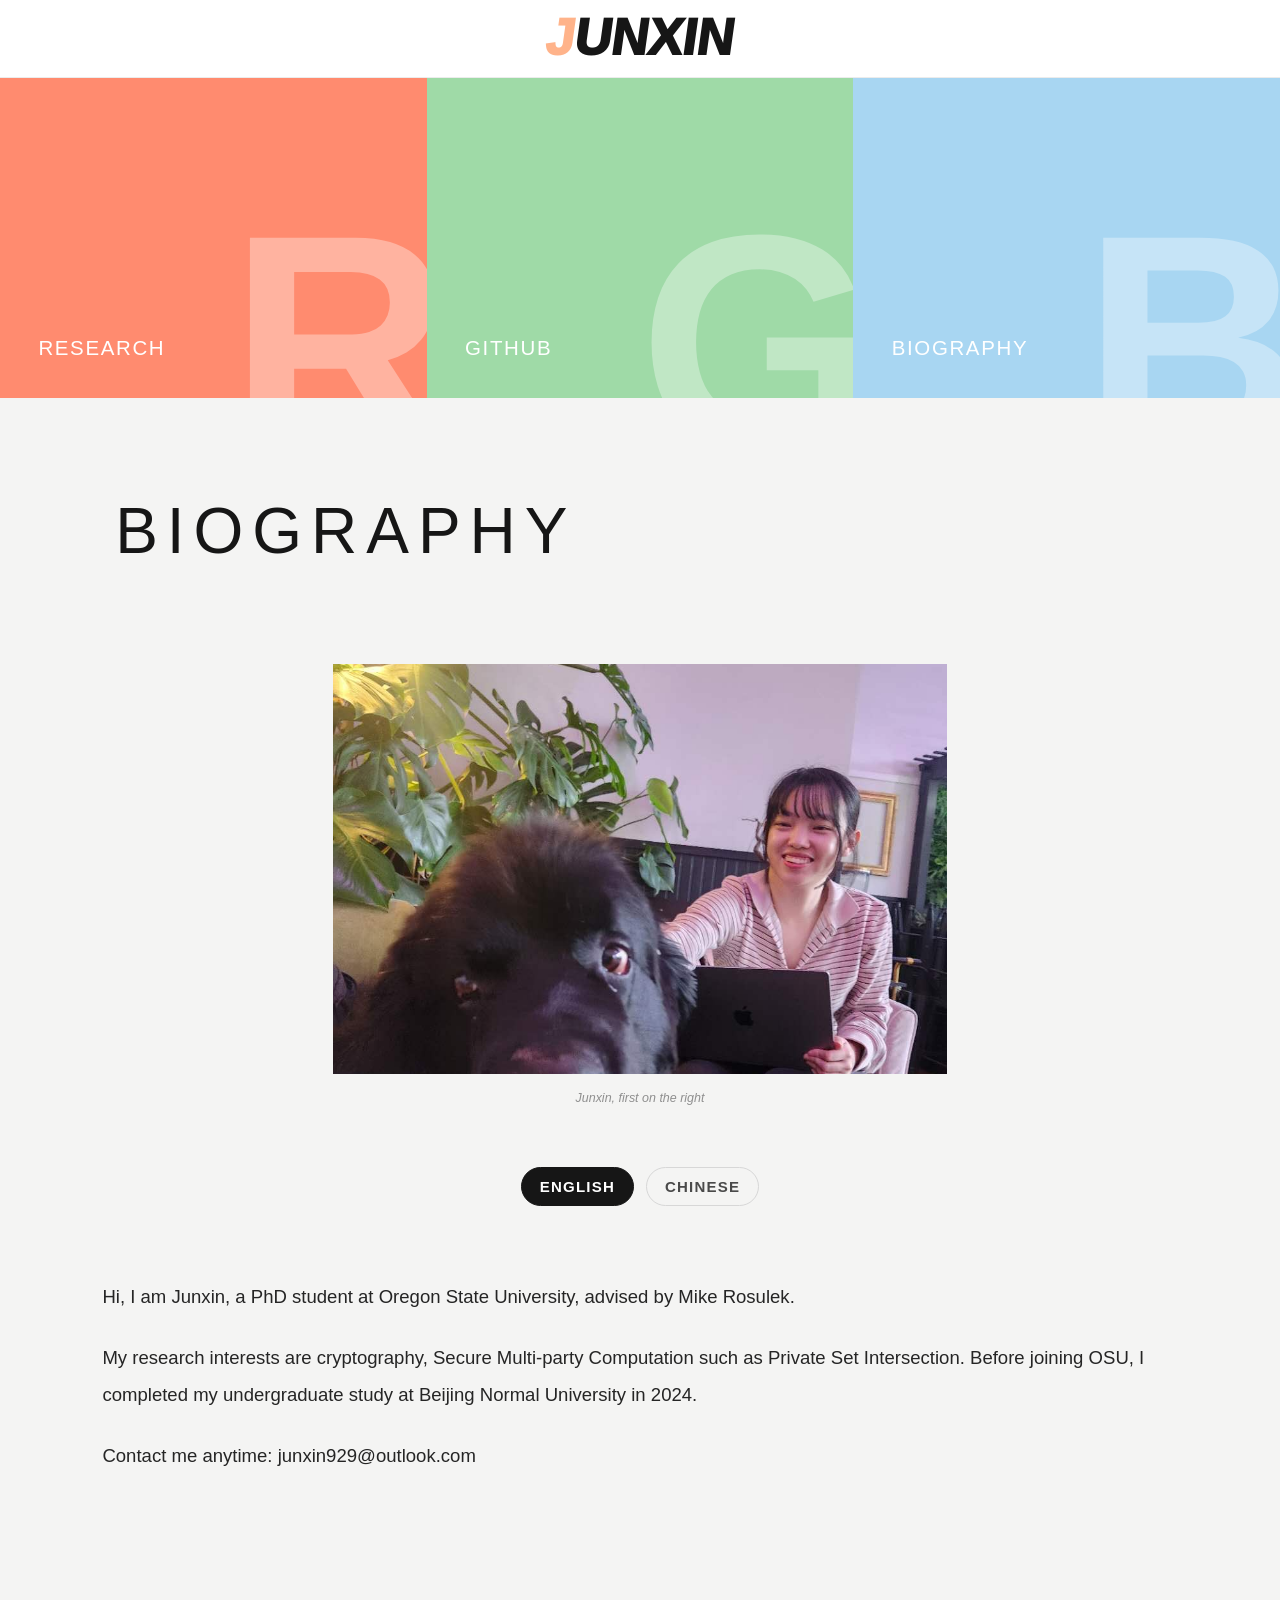
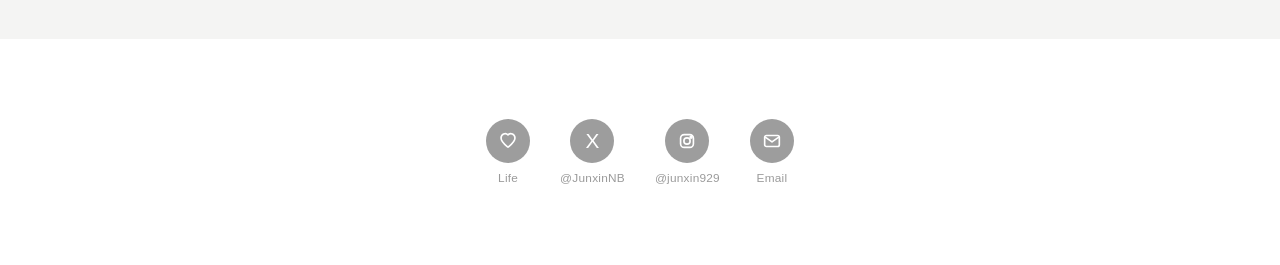
==== index.html @ f0408282 "Publish personal website" ====
<!doctype html>
<html lang="en">
  <head>
    <meta charset="utf-8" />
    <meta name="viewport" content="width=device-width, initial-scale=1" />
    <title>Junxin Liu</title>
    <meta
      name="description"
      content="Junxin Liu is a cryptography PhD student at Oregon State University, advised by Mike Rosulek."
    />
    <link rel="preload" href="assets/junxin-dog.JPG" as="image" />
    <link rel="stylesheet" href="styles.css" />
  </head>
  <body>
    <header class="topbar" aria-label="Primary navigation">
      <a class="logo" href="index.html" aria-label="Junxin Liu home">JUNXIN</a>
    </header>

    <main>
      <section class="entry-hero" aria-labelledby="hero-title">
        <h1 id="hero-title" class="sr-only">Junxin Liu</h1>
        <a class="entry-tile entry-research" href="research.html" aria-label="Research">
          <span class="entry-letter">R</span>
          <span class="entry-label">Research</span>
        </a>
        <a class="entry-tile entry-github" href="https://github.com/junxin-L" aria-label="GitHub">
          <span class="entry-letter">G</span>
          <span class="entry-label">GitHub</span>
        </a>
        <a class="entry-tile entry-bio" href="#biography" aria-label="Biography">
          <span class="entry-letter">B</span>
          <span class="entry-label">Biography</span>
        </a>
      </section>

      <section class="biography" id="biography" aria-labelledby="bio-title">
        <div class="section-title">
          <h2 id="bio-title">BIOGRAPHY</h2>
        </div>

        <div class="bio-photo-wrap" id="bio-photo-wrap">
          <img
            id="bio-photo"
            src="assets/junxin-dog.JPG"
            alt="Junxin Liu smiling with a laptop in a cafe"
          />
          <p class="photo-caption" id="photo-caption">Junxin, first on the right</p>
        </div>

        <div class="language-switcher" aria-label="Language choices">
          <button class="language-card" type="button" data-language="en" aria-current="page">
            <span>English</span>
          </button>
          <button class="language-card" type="button" data-language="zh">
            <span>Chinese</span>
          </button>
        </div>

        <article class="bio-copy" data-bio="en">
          <p>
            Hi, I am Junxin, a PhD student at Oregon State University,
            advised by
            <a href="https://garbledcircus.com/">Mike Rosulek</a>.
          </p>
          <p>
            My research interests are cryptography, Secure Multi-party Computation such as Private Set Intersection. Before joining OSU, I completed my undergraduate study at Beijing Normal
            University in 2024.
          </p>
          <p>
            Contact me anytime:
            <a href="mailto:junxin929@outlook.com">junxin929@outlook.com</a>
          </p>
        </article>

        <article class="bio-copy" data-bio="zh" hidden>
          <p>
            你好呀，我是俄勒冈州立大学密码学博士生，导师为
            <a href="https://garbledcircus.com/">Mike Rosulek</a>。
          </p>
          <p>
            我的研究兴趣是密码学、隐私集合求交以及隐私保护计算。在加入俄勒冈州立大学之前，
            我于 2024 年在北京师范大学完成本科阶段学习。
          </p>
          <p>
            联系方式（欢迎联系我哦）：
            <a href="mailto:junxin929@outlook.com">junxin929@outlook.com</a>
          </p>
        </article>
      </section>

      <section class="social-footer" aria-label="Contact links">
        <div class="social-links">
          <a href="life.html" aria-label="Personal life page">
            <span class="social-icon" aria-hidden="true">
              <svg viewBox="0 0 24 24">
                <path d="M12 5.4c-2.7-3.1-7.6-.8-7.6 3.4 0 4.3 4.8 7.7 7.6 10 2.8-2.3 7.6-5.7 7.6-10 0-4.2-4.9-6.5-7.6-3.4Z" />
              </svg>
            </span>
            <small>Life</small>
          </a>
          <a href="https://x.com/JunxinNB" aria-label="X @JunxinNB">
            <span class="social-icon social-x" aria-hidden="true">X</span>
            <small>@JunxinNB</small>
          </a>
          <a href="https://www.instagram.com/junxin929/" aria-label="Instagram @junxin929">
            <span class="social-icon" aria-hidden="true">
              <svg viewBox="0 0 24 24">
                <rect x="5" y="5" width="14" height="14" rx="4" />
                <circle cx="12" cy="12" r="3.4" />
                <circle cx="16.4" cy="7.8" r="1" />
              </svg>
            </span>
            <small>@junxin929</small>
          </a>
          <a href="mailto:junxin929@outlook.com" aria-label="Email Junxin Liu">
            <span class="social-icon" aria-hidden="true">
              <svg viewBox="0 0 24 24">
                <rect x="4" y="6" width="16" height="12" rx="2" />
                <path d="m5 8 7 5 7-5" />
              </svg>
            </span>
            <small>Email</small>
          </a>
        </div>
      </section>
    </main>
    <script>
      const languageButtons = document.querySelectorAll("[data-language]");
      const bioCopies = document.querySelectorAll("[data-bio]");
      const bioPhoto = document.querySelector("#bio-photo");
      const bioPhotoWrap = document.querySelector("#bio-photo-wrap");
      const fallbackPhoto = "assets/junxin-dog.JPG";
      const photoByLanguage = {
        en: {
          src: fallbackPhoto,
          alt: "Junxin Liu smiling with a laptop in a cafe",
          className: "",
          caption: "Junxin, first on the right",
        },
        zh: {
          src: "assets/chinese-forest.jpg",
          alt: "刘君鑫在森林步道前",
          className: "is-forest",
          caption: "",
        },
      };

      languageButtons.forEach((button) => {
        button.addEventListener("click", () => {
          const language = button.dataset.language;
          const photo = photoByLanguage[language];

          document.documentElement.lang = language === "zh" ? "zh-CN" : "en";
          languageButtons.forEach((item) => {
            if (item === button) {
              item.setAttribute("aria-current", "page");
            } else {
              item.removeAttribute("aria-current");
            }
          });
          bioCopies.forEach((copy) => {
            copy.hidden = copy.dataset.bio !== language;
          });
          bioPhotoWrap.className = `bio-photo-wrap ${photo.className}`.trim();
          bioPhoto.src = photo.src;
          bioPhoto.alt = photo.alt;
          document.querySelector("#photo-caption").textContent = photo.caption;
        });
      });

      bioPhoto.addEventListener("error", () => {
        if (bioPhoto.src.endsWith("/chinese-forest.jpg")) {
          bioPhoto.src = fallbackPhoto;
        }
      });
    </script>
  </body>
</html>
---- styles.css ----
:root {
  --paper: #f4f4f3;
  --white: #ffffff;
  --ink: #161616;
  --soft-ink: #4a4a4a;
  --line: #dddddd;
  --orange: #ffb38a;
  --coral: #ff8b6f;
  --lime: #9fdaa7;
  --pink: #ff9fcb;
  --sky: #a8d6f2;
  --yellow: #f6b23d;
  --green: #1f7f3b;
  --blue: #12358f;
}

* {
  box-sizing: border-box;
}

html {
  background: var(--paper);
  color: var(--ink);
  font-family:
    "Helvetica Neue", Arial, ui-sans-serif, system-ui, -apple-system,
    BlinkMacSystemFont, "Segoe UI", sans-serif;
}

body {
  margin: 0;
  min-width: 320px;
  background: var(--paper);
}

a {
  color: inherit;
  text-decoration: none;
}

.sr-only {
  position: absolute;
  width: 1px;
  height: 1px;
  overflow: hidden;
  clip: rect(0, 0, 0, 0);
  white-space: nowrap;
}

.topbar {
  position: sticky;
  z-index: 20;
  top: 0;
  display: flex;
  align-items: center;
  justify-content: center;
  min-height: 78px;
  border-bottom: 1px solid #ececec;
  padding: 0 clamp(18px, 3vw, 34px);
  background: var(--white);
}

.logo {
  font-size: clamp(2rem, 4vw, 3.25rem);
  font-weight: 950;
  line-height: 0.8;
  letter-spacing: 0;
  transform: skew(-8deg);
}

.logo::first-letter {
  color: var(--orange);
}

.entry-hero {
  display: grid;
  grid-template-columns: repeat(3, 1fr);
  min-height: clamp(220px, 32vw, 320px);
  background: var(--white);
}

.entry-tile {
  position: relative;
  min-height: clamp(220px, 32vw, 320px);
  overflow: hidden;
  color: var(--white);
  isolation: isolate;
  transition:
    transform 180ms ease,
    filter 180ms ease;
}

.entry-tile:hover {
  filter: brightness(1.04) saturate(1.08);
}

.entry-letter {
  position: absolute;
  right: -0.08em;
  bottom: -0.22em;
  color: rgba(255, 255, 255, 0.34);
  font-size: clamp(13rem, 24vw, 24rem);
  font-weight: 800;
  line-height: 0.8;
  pointer-events: none;
}

.entry-label {
  position: absolute;
  z-index: 2;
  left: clamp(22px, 3vw, 42px);
  bottom: clamp(22px, 3vw, 38px);
  font-size: clamp(1rem, 1.6vw, 1.45rem);
  font-weight: 400;
  letter-spacing: 0.08em;
  text-transform: uppercase;
}

.entry-research {
  background: var(--coral);
}

.entry-github {
  background: var(--lime);
  color: var(--white);
}

.entry-github .entry-letter {
  right: -0.08em;
  bottom: -0.22em;
  transform: none;
  font-size: clamp(13rem, 24vw, 24rem);
}

.entry-bio {
  background: var(--sky);
}

.entry-bio .entry-letter {
  right: -0.08em;
  left: auto;
  bottom: -0.22em;
  color: rgba(255, 255, 255, 0.34);
  font-size: clamp(13rem, 24vw, 24rem);
}

.entry-bio .entry-label {
  right: auto;
  left: clamp(22px, 3vw, 42px);
  text-align: left;
}

.biography {
  background: var(--paper);
}

.section-title {
  padding: clamp(64px, 8vw, 96px) clamp(28px, 9vw, 120px);
}

.section-title h2,
.research-heading h1,
.research-panel h2 {
  margin: 0;
  font-weight: 300;
  letter-spacing: 0.14em;
}

.section-title h2 {
  font-size: clamp(2.5rem, 5vw, 4rem);
}

.bio-photo-wrap {
  width: min(48vw, 620px);
  margin: 0 auto;
  background: transparent !important;
}

.bio-photo-wrap.is-heart {
  width: min(42vw, 500px);
}

.bio-photo-wrap.is-forest {
  width: min(38vw, 440px);
}

.bio-photo-wrap img {
  display: block;
  width: 100%;
  aspect-ratio: 3 / 2;
  object-fit: cover;
  object-position: 50% 43%;
}

.bio-photo-wrap.is-heart img {
  aspect-ratio: 4 / 5;
  object-position: 50% 38%;
}

.bio-photo-wrap.is-forest img {
  aspect-ratio: 4 / 5;
  object-position: 48% 50%;
}

.photo-caption {
  display: block;
  width: 100%;
  margin: 16px auto 0;
  padding: 0;
  background: transparent;
  color: #8f8f8f;
  font-size: 0.78rem;
  font-style: italic;
  line-height: 1.4;
  text-align: center;
}

.photo-caption:empty {
  display: none;
}

.language-switcher {
  display: flex;
  flex-wrap: wrap;
  align-items: center;
  justify-content: center;
  gap: 12px;
  margin: 60px auto 72px;
}

.language-card {
  appearance: none;
  font: inherit;
  border: 1px solid #d7d7d7;
  border-radius: 999px;
  padding: 10px 18px;
  background: transparent;
  color: var(--soft-ink);
  font-size: 0.94rem;
  font-weight: 700;
  letter-spacing: 0.08em;
  text-align: center;
  text-transform: uppercase;
  cursor: pointer;
  transition:
    background 160ms ease,
    border-color 160ms ease,
    color 160ms ease;
}

.language-card:hover,
.language-card[aria-current="page"] {
  border-color: var(--ink);
  background: var(--ink);
  color: var(--white);
}

.bio-copy {
  width: min(84vw, 1080px);
  margin: 0 auto;
  padding-bottom: clamp(80px, 11vw, 150px);
}

.bio-copy p {
  margin: 0 0 24px;
  color: #252525;
  font-size: clamp(1.05rem, 1.45vw, 1.24rem);
  font-weight: 300;
  line-height: 2;
}

.social-footer {
  display: grid;
  justify-items: center;
  gap: 24px;
  padding: clamp(44px, 7vw, 80px) 24px;
  background: var(--white);
}

.social-links {
  display: flex;
  flex-wrap: wrap;
  justify-content: center;
  gap: clamp(18px, 3vw, 30px);
}

.social-links a {
  display: grid;
  justify-items: center;
  gap: 8px;
  color: #9a9a9a;
  font-size: 0.76rem;
  transition:
    color 160ms ease,
    transform 160ms ease;
}

.social-links a:hover {
  color: var(--ink);
  transform: translateY(-2px);
}

.social-icon {
  display: grid;
  place-items: center;
  width: 44px;
  height: 44px;
  border-radius: 50%;
  background: #9d9d9d;
  color: var(--white);
  font-size: 1.35rem;
  font-weight: 500;
  line-height: 1;
}

.social-icon svg {
  width: 22px;
  height: 22px;
  fill: none;
  stroke: currentColor;
  stroke-linecap: round;
  stroke-linejoin: round;
  stroke-width: 1.8;
}

.social-x {
  font-size: 1.3rem;
}

.social-links small {
  font-size: 0.74rem;
  font-weight: 300;
  letter-spacing: 0.02em;
}

.life-page {
  background: #f1f1ef;
}

.life-hero {
  padding: clamp(70px, 10vw, 130px) clamp(28px, 9vw, 120px) clamp(52px, 7vw, 88px);
}

.life-hero p,
.life-copy span {
  margin: 0 0 18px;
  color: var(--coral);
  font-size: 0.86rem;
  font-weight: 800;
  letter-spacing: 0.1em;
}

.life-hero h1 {
  max-width: 720px;
  margin: 0;
  font-size: clamp(2.7rem, 6vw, 6rem);
  font-weight: 300;
  letter-spacing: 0;
  line-height: 1.02;
}

.life-feature {
  display: grid;
  grid-template-columns: minmax(240px, 0.72fr) minmax(0, 1fr);
  align-items: end;
  gap: clamp(28px, 5vw, 72px);
  padding: clamp(34px, 6vw, 76px) clamp(28px, 9vw, 120px);
}

.life-feature + .life-feature {
  border-top: 1px solid #dededb;
}

.life-copy {
  padding-bottom: clamp(8px, 2vw, 28px);
}

.life-copy h2 {
  margin: 0 0 20px;
  font-size: clamp(2.2rem, 4.8vw, 5rem);
  font-weight: 300;
  letter-spacing: 0;
  line-height: 0.96;
}

.life-copy p {
  max-width: 440px;
  margin: 0;
  color: var(--soft-ink);
  font-size: clamp(1rem, 1.35vw, 1.18rem);
  font-weight: 300;
  line-height: 1.8;
}

.life-feature img {
  display: block;
  width: 100%;
  max-height: 660px;
  object-fit: cover;
}

.volleyball-feature {
  grid-template-columns: minmax(0, 1fr) minmax(240px, 0.72fr);
}

.volleyball-feature .life-copy {
  order: 2;
}

.oreo-feature img {
  aspect-ratio: 16 / 9;
  object-position: 48% 54%;
}

.volleyball-feature img {
  aspect-ratio: 4 / 3;
  object-position: 50% 46%;
}

.music-feature img {
  width: min(76%, 420px);
  aspect-ratio: 4 / 5;
  object-position: 50% 50%;
}

.research-heading {
  padding: clamp(64px, 8vw, 104px) clamp(28px, 9vw, 120px) clamp(44px, 6vw, 70px);
  background: var(--paper);
}

.research-heading p {
  margin: 0 0 18px;
  color: var(--green);
  font-size: 0.92rem;
  font-weight: 700;
  letter-spacing: 0.04em;
}

.research-heading h1 {
  max-width: 660px;
  margin-bottom: 22px;
  font-family: "SFMono-Regular", "Roboto Mono", Menlo, Consolas, monospace;
  font-size: clamp(2rem, 3.35vw, 3rem);
  font-weight: 300;
  letter-spacing: 0;
  line-height: 1.28;
}

.research-heading span {
  display: block;
  max-width: 620px;
  color: var(--soft-ink);
  font-size: 1rem;
  font-weight: 300;
  letter-spacing: 0.01em;
  line-height: 1.75;
}

.research-layout {
  display: grid;
  grid-template-columns: minmax(180px, 0.34fr) minmax(0, 1fr);
  gap: clamp(22px, 3vw, 36px);
  align-items: start;
  padding: 0 clamp(28px, 9vw, 120px) clamp(80px, 10vw, 140px);
}

.research-panel {
  background: var(--white);
  border: 1px solid #eeeeee;
  padding: clamp(24px, 3vw, 40px);
}

.research-panel h2 {
  margin-bottom: 24px;
  font-size: 1rem;
  line-height: 1.2;
}

.interests-panel {
  position: sticky;
  top: 110px;
}

.interests-panel h2 {
  color: var(--coral);
  font-size: 1rem;
  font-weight: 800;
  letter-spacing: 0.12em;
}

.pill-list {
  display: flex;
  flex-wrap: wrap;
  gap: 10px;
  margin: 0;
  padding: 0;
  list-style: none;
}

.pill-list li,
.paper-links a {
  border: 1px solid #d8d8d8;
  border-radius: 999px;
  padding: 9px 14px;
  background: var(--white);
}

.pill-list li {
  color: #303030;
  font-size: 0.95rem;
}

.paper-meta {
  display: flex;
  flex-wrap: wrap;
  gap: 10px;
  margin-bottom: 20px;
  color: var(--coral);
  font-size: 0.9rem;
  font-weight: 800;
  letter-spacing: 0.1em;
  text-transform: uppercase;
}

.paper-panel h2 {
  max-width: 680px;
  margin: 0 0 16px;
  font-family: "SFMono-Regular", "Roboto Mono", Menlo, Consolas, monospace;
  font-size: clamp(1.08rem, 1.35vw, 1.32rem);
  font-weight: 300;
  letter-spacing: 0;
  line-height: 1.55;
}

.paper-panel p {
  max-width: 760px;
  color: var(--soft-ink);
  font-size: 1rem;
  font-weight: 300;
  letter-spacing: 0.01em;
  line-height: 1.75;
}

.paper-authors a {
  color: var(--ink);
  text-decoration: underline;
  text-decoration-color: #cfcfcf;
  text-underline-offset: 4px;
  transition:
    color 160ms ease,
    text-decoration-color 160ms ease;
}

.paper-authors a:hover {
  color: var(--coral);
  text-decoration-color: var(--coral);
}

.paper-figure {
  display: block;
  width: min(86%, 480px);
  margin: 26px 0 6px;
}

.paper-links {
  display: flex;
  flex-wrap: wrap;
  gap: 10px;
  margin-top: 28px;
}

.paper-links a:hover {
  border-color: var(--coral);
  background: var(--coral);
  color: var(--white);
}

@media (max-width: 900px) {
  .topbar {
    justify-content: center;
  }

  .entry-hero,
  .research-layout,
  .life-feature,
  .volleyball-feature {
    grid-template-columns: 1fr;
  }

  .entry-tile {
    min-height: 190px;
  }

  .entry-letter {
    font-size: clamp(10rem, 46vw, 18rem);
  }

  .bio-photo-wrap {
    width: min(76vw, 560px);
  }

  .bio-photo-wrap.is-heart {
    width: min(70vw, 440px);
  }

  .bio-photo-wrap.is-forest {
    width: min(68vw, 400px);
  }

  .interests-panel {
    position: static;
  }

  .volleyball-feature .life-copy {
    order: 0;
  }

  .language-switcher {
    width: min(86vw, 520px);
  }
}

@media (max-width: 560px) {
  .topbar {
    min-height: 64px;
  }

  .entry-tile {
    min-height: 168px;
  }

  .section-title {
    padding-inline: 24px;
  }

  .bio-copy {
    width: calc(100% - 48px);
  }

  .language-switcher {
    width: min(78vw, 280px);
  }
}
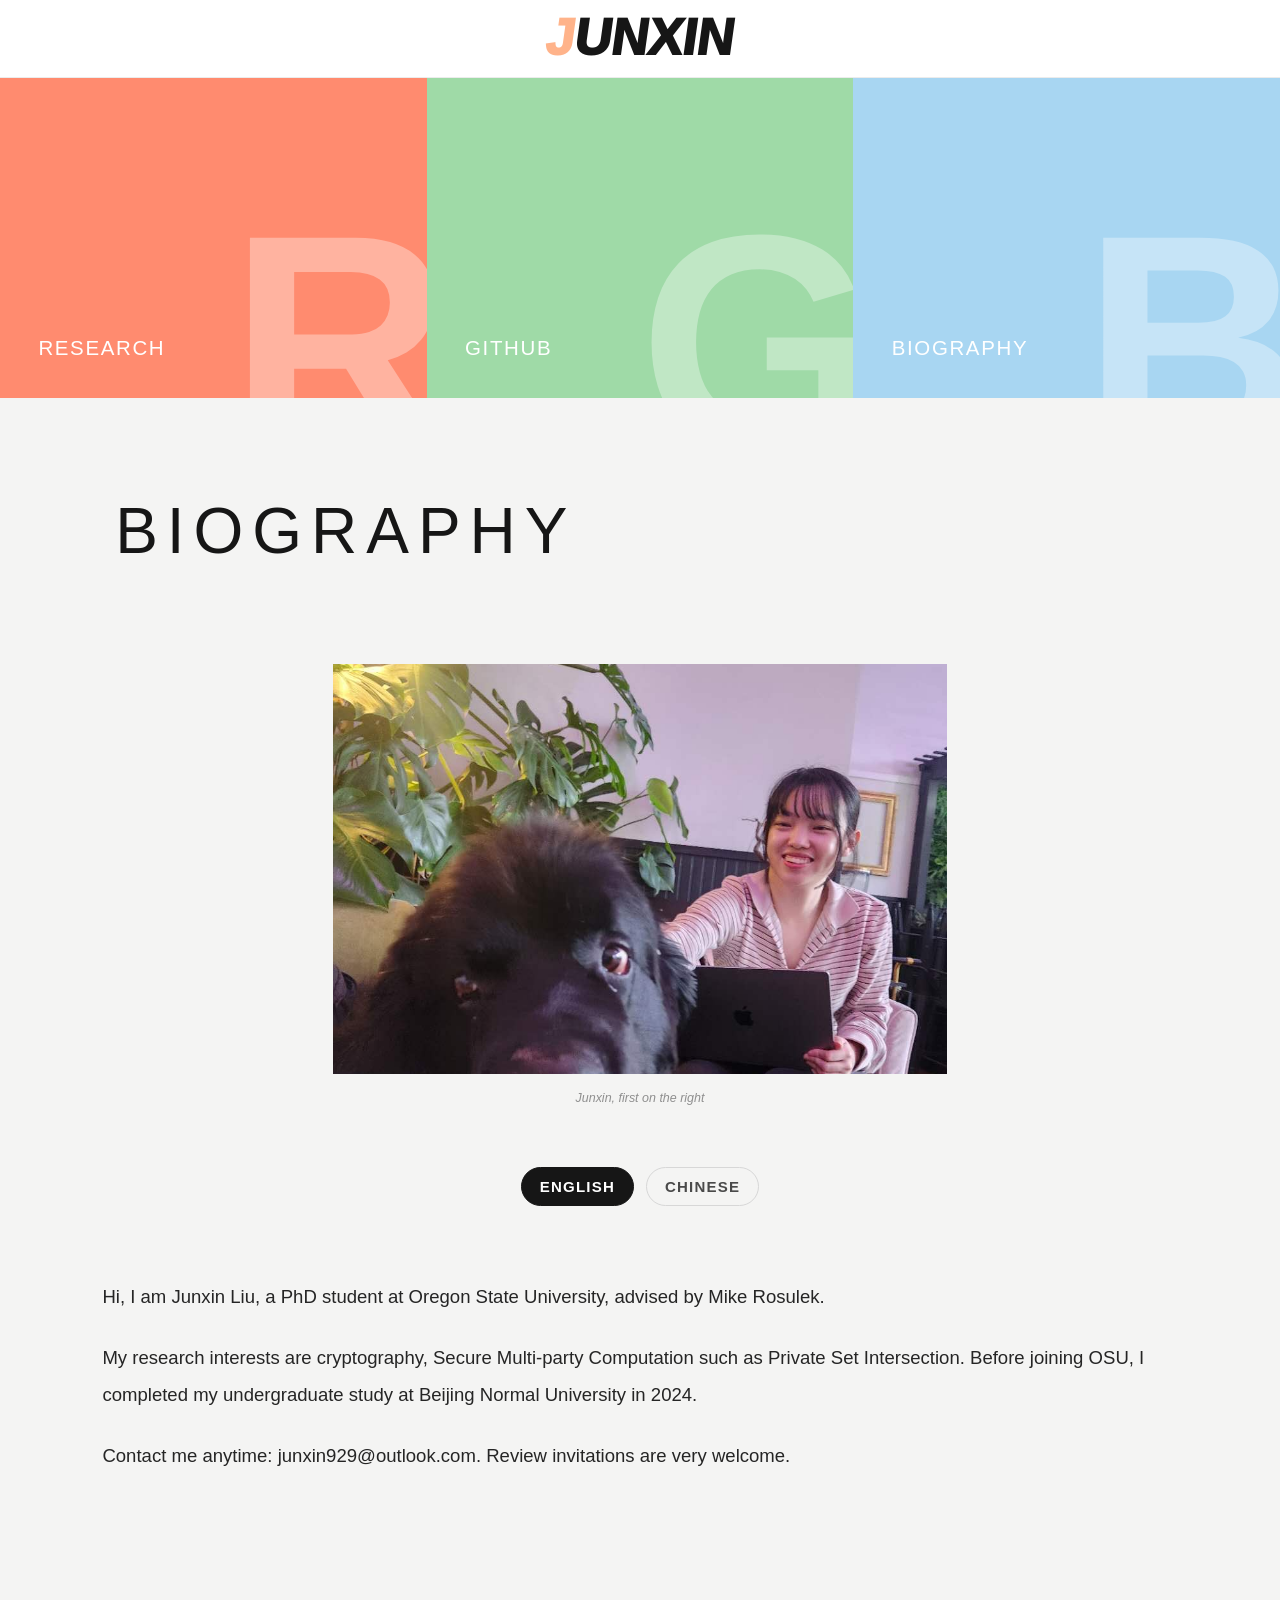
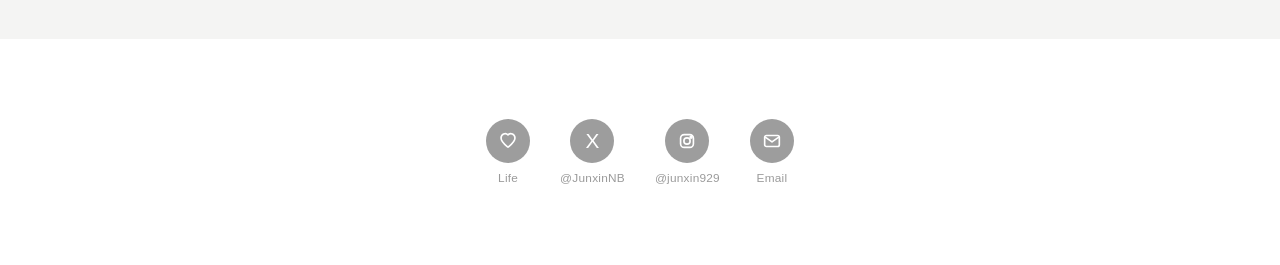
==== commit 6069e560: "Update bio and paper venue" ====
--- a/index.html
+++ b/index.html
@@ -58,7 +58,7 @@
 
         <article class="bio-copy" data-bio="en">
           <p>
-            Hi, I am Junxin, a PhD student at Oregon State University,
+            Hi, I am Junxin Liu, a PhD student at Oregon State University,
             advised by
             <a href="https://garbledcircus.com/">Mike Rosulek</a>.
           </p>
@@ -68,13 +68,14 @@
           </p>
           <p>
             Contact me anytime:
-            <a href="mailto:junxin929@outlook.com">junxin929@outlook.com</a>
+            <a href="mailto:junxin929@outlook.com">junxin929@outlook.com</a>.
+            Review invitations are very welcome.
           </p>
         </article>
 
         <article class="bio-copy" data-bio="zh" hidden>
           <p>
-            你好呀，我是俄勒冈州立大学密码学博士生，导师为
+            你好呀，我是俄勒冈州立大学密码学博士生刘珺欣，导师为
             <a href="https://garbledcircus.com/">Mike Rosulek</a>。
           </p>
           <p>
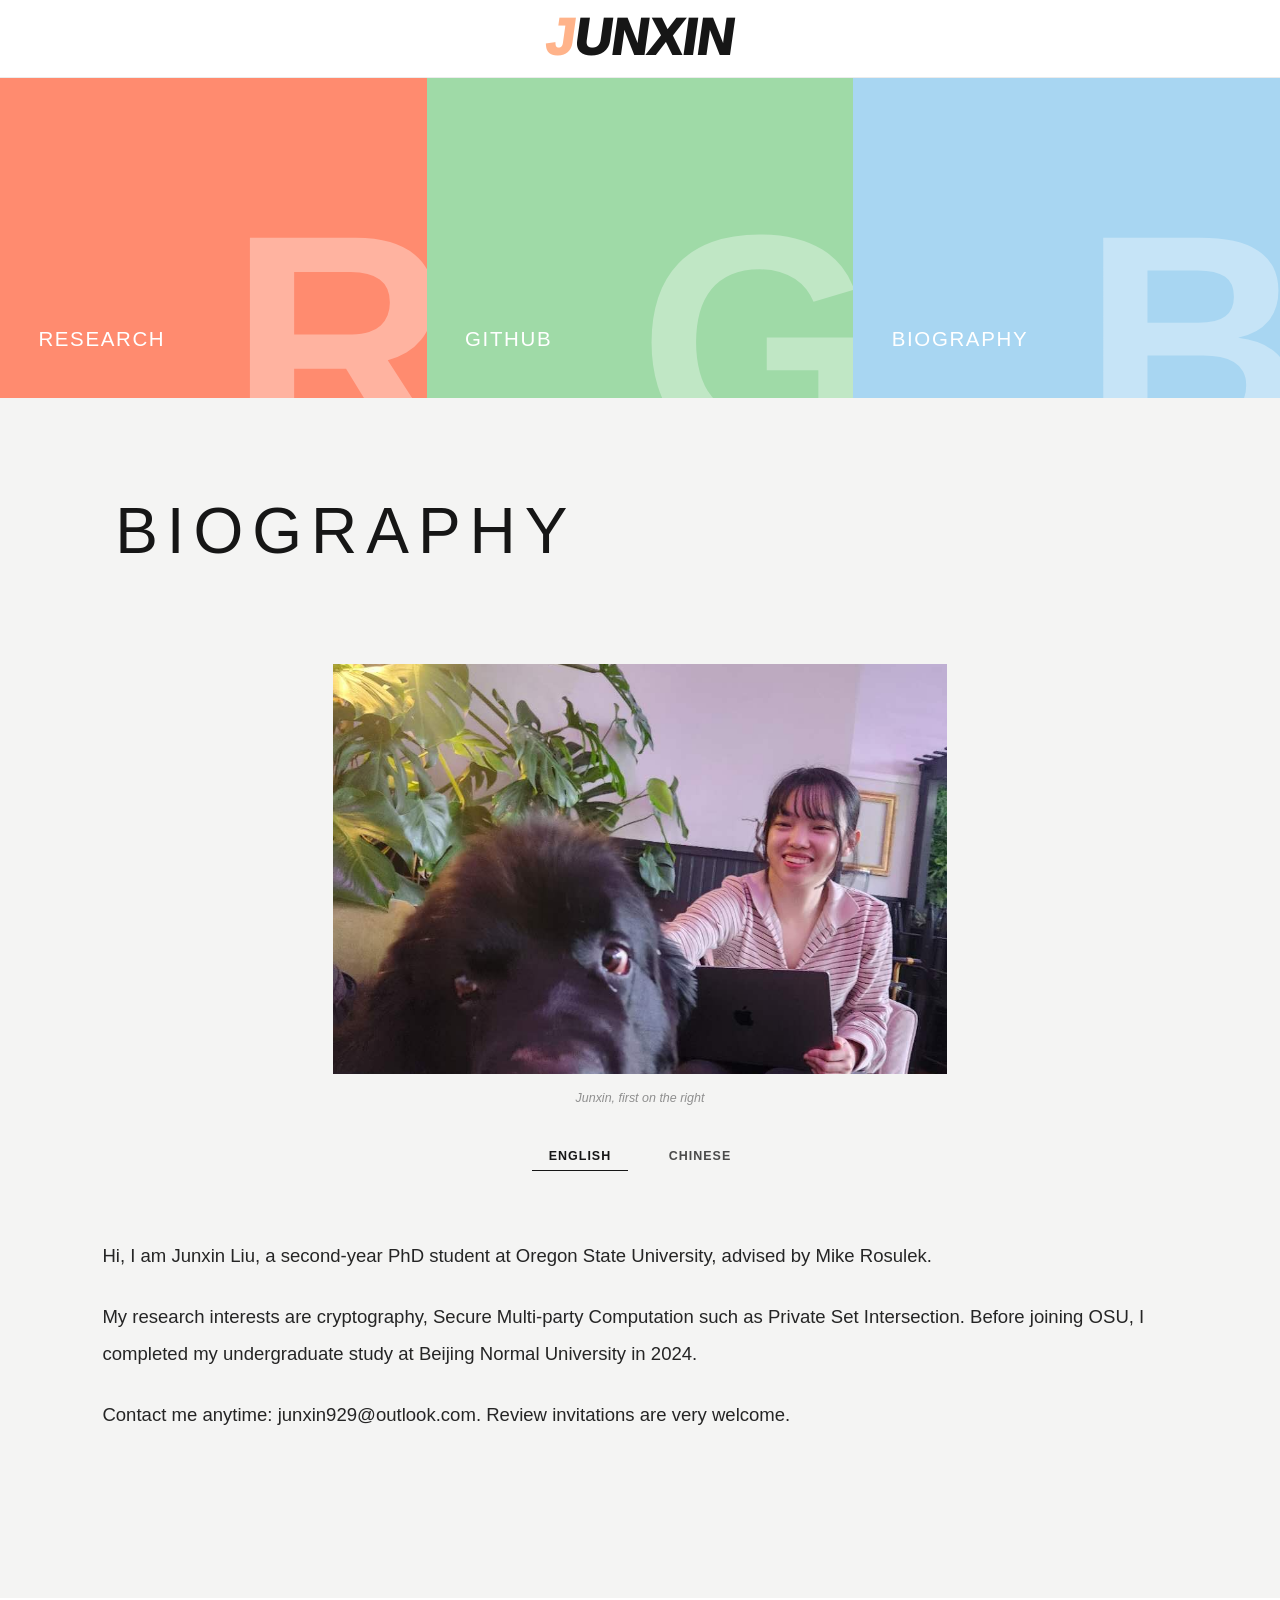
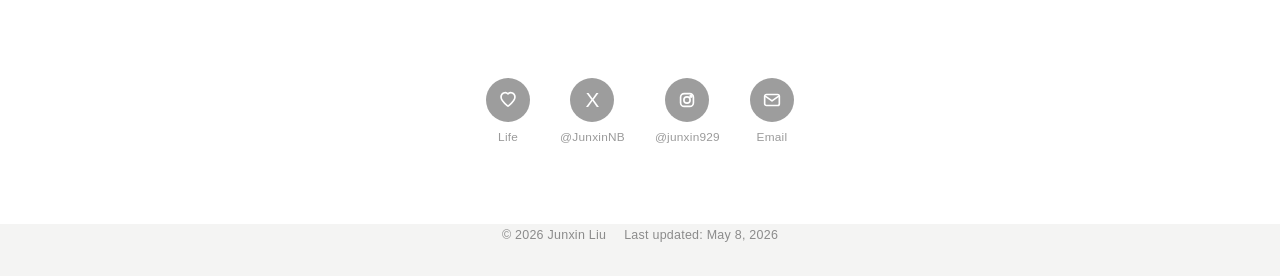
==== commit 0f755e00: "Update personal website design" ====
--- a/index.html
+++ b/index.html
@@ -13,21 +13,32 @@
   </head>
   <body>
     <header class="topbar" aria-label="Primary navigation">
-      <a class="logo" href="index.html" aria-label="Junxin Liu home">JUNXIN</a>
+      <a class="logo" href="index.html" aria-label="Junxin Liu home">
+        <span>J</span><span>U</span><span>N</span><span>X</span><span>I</span><span>N</span>
+      </a>
     </header>
 
     <main>
       <section class="entry-hero" aria-labelledby="hero-title">
         <h1 id="hero-title" class="sr-only">Junxin Liu</h1>
         <a class="entry-tile entry-research" href="research.html" aria-label="Research">
+          <span class="entry-reveal" aria-hidden="true">
+            <img src="assets/monet-sunrise.jpg" alt="" />
+          </span>
           <span class="entry-letter">R</span>
           <span class="entry-label">Research</span>
         </a>
         <a class="entry-tile entry-github" href="https://github.com/junxin-L" aria-label="GitHub">
+          <span class="entry-reveal" aria-hidden="true">
+            <img src="assets/monet-bridge.jpg" alt="" />
+          </span>
           <span class="entry-letter">G</span>
           <span class="entry-label">GitHub</span>
         </a>
         <a class="entry-tile entry-bio" href="#biography" aria-label="Biography">
+          <span class="entry-reveal" aria-hidden="true">
+            <img src="assets/monet-blue-lilies.jpg" alt="" />
+          </span>
           <span class="entry-letter">B</span>
           <span class="entry-label">Biography</span>
         </a>
@@ -48,17 +59,17 @@
         </div>
 
         <div class="language-switcher" aria-label="Language choices">
-          <button class="language-card" type="button" data-language="en" aria-current="page">
+          <button class="language-card" type="button" data-language="en" data-hover-label="Junxin Liu" aria-current="page">
             <span>English</span>
           </button>
-          <button class="language-card" type="button" data-language="zh">
+          <button class="language-card" type="button" data-language="zh" data-hover-label="刘珺欣">
             <span>Chinese</span>
           </button>
         </div>
 
         <article class="bio-copy" data-bio="en">
           <p>
-            Hi, I am Junxin Liu, a PhD student at Oregon State University,
+            Hi, I am Junxin Liu, a second-year PhD student at Oregon State University,
             advised by
             <a href="https://garbledcircus.com/">Mike Rosulek</a>.
           </p>
@@ -91,7 +102,7 @@
 
       <section class="social-footer" aria-label="Contact links">
         <div class="social-links">
-          <a href="life.html" aria-label="Personal life page">
+          <a class="social-life" href="life.html" aria-label="Personal life page">
             <span class="social-icon" aria-hidden="true">
               <svg viewBox="0 0 24 24">
                 <path d="M12 5.4c-2.7-3.1-7.6-.8-7.6 3.4 0 4.3 4.8 7.7 7.6 10 2.8-2.3 7.6-5.7 7.6-10 0-4.2-4.9-6.5-7.6-3.4Z" />
@@ -99,11 +110,11 @@
             </span>
             <small>Life</small>
           </a>
-          <a href="https://x.com/JunxinNB" aria-label="X @JunxinNB">
+          <a class="social-x-link" href="https://x.com/JunxinNB" aria-label="X @JunxinNB">
             <span class="social-icon social-x" aria-hidden="true">X</span>
             <small>@JunxinNB</small>
           </a>
-          <a href="https://www.instagram.com/junxin929/" aria-label="Instagram @junxin929">
+          <a class="social-instagram" href="https://www.instagram.com/junxin929/" aria-label="Instagram @junxin929">
             <span class="social-icon" aria-hidden="true">
               <svg viewBox="0 0 24 24">
                 <rect x="5" y="5" width="14" height="14" rx="4" />
@@ -113,7 +124,7 @@
             </span>
             <small>@junxin929</small>
           </a>
-          <a href="mailto:junxin929@outlook.com" aria-label="Email Junxin Liu">
+          <a class="social-email" href="mailto:junxin929@outlook.com" aria-label="Email Junxin Liu">
             <span class="social-icon" aria-hidden="true">
               <svg viewBox="0 0 24 24">
                 <rect x="4" y="6" width="16" height="12" rx="2" />
@@ -124,8 +135,43 @@
           </a>
         </div>
       </section>
+
+      <footer class="site-credits">
+        <span>© 2026 Junxin Liu</span>
+        <span>Last updated: May 8, 2026</span>
+      </footer>
     </main>
     <script>
+      document.querySelectorAll(".logo").forEach((logo) => {
+        const letters = [...logo.querySelectorAll("span")];
+        logo.addEventListener("pointermove", (event) => {
+          const rect = logo.getBoundingClientRect();
+          const x = event.clientX - rect.left;
+
+          letters.forEach((letter) => {
+            const letterRect = letter.getBoundingClientRect();
+            const center = letterRect.left - rect.left + letterRect.width / 2;
+            const distance = Math.abs(x - center);
+            const lift = Math.max(0, 1 - distance / 46) * -9;
+            letter.style.setProperty("--wave", `${lift}px`);
+          });
+        });
+        logo.addEventListener("pointerleave", () => {
+          letters.forEach((letter) => letter.style.setProperty("--wave", "0px"));
+        });
+      });
+
+      document.querySelectorAll(".entry-tile").forEach((tile) => {
+        tile.addEventListener("pointermove", (event) => {
+          const rect = tile.getBoundingClientRect();
+          const x = ((event.clientX - rect.left) / rect.width) * 100;
+          const y = ((event.clientY - rect.top) / rect.height) * 100;
+
+          tile.style.setProperty("--mx", `${x}%`);
+          tile.style.setProperty("--my", `${y}%`);
+        });
+      });
+
       const languageButtons = document.querySelectorAll("[data-language]");
       const bioCopies = document.querySelectorAll("[data-bio]");
       const bioPhoto = document.querySelector("#bio-photo");
--- a/styles.css
+++ b/styles.css
@@ -60,6 +60,7 @@
 }
 
 .logo {
+  display: inline-flex;
   font-size: clamp(2rem, 4vw, 3.25rem);
   font-weight: 950;
   line-height: 0.8;
@@ -67,7 +68,14 @@
   transform: skew(-8deg);
 }
 
-.logo::first-letter {
+.logo span {
+  display: inline-block;
+  --wave: 0px;
+  transform: translateY(var(--wave));
+  transition: transform 180ms cubic-bezier(0.2, 0.8, 0.2, 1);
+}
+
+.logo span:first-child {
   color: var(--orange);
 }
 
@@ -80,21 +88,48 @@
 
 .entry-tile {
   position: relative;
+  --mx: 50%;
+  --my: 50%;
   min-height: clamp(220px, 32vw, 320px);
   overflow: hidden;
   color: var(--white);
   isolation: isolate;
   transition:
-    transform 180ms ease,
-    filter 180ms ease;
+    filter 180ms ease,
+    transform 220ms ease;
 }
 
 .entry-tile:hover {
-  filter: brightness(1.04) saturate(1.08);
+  filter: saturate(1.03);
+}
+
+.entry-tile::before {
+  position: absolute;
+  inset: 0;
+  z-index: 2;
+  opacity: 0;
+  content: "";
+  background: rgba(255, 255, 255, 0.08);
+  transition: opacity 220ms ease;
+  pointer-events: none;
+}
+
+.entry-tile:hover::before {
+  opacity: 1;
+}
+
+.entry-tile:hover .entry-letter {
+  opacity: 0;
+  transform: translate3d(-0.02em, -0.02em, 0) scale(0.98);
+}
+
+.entry-tile:hover .entry-label {
+  transform: translateY(-4px);
 }
 
 .entry-letter {
   position: absolute;
+  z-index: 3;
   right: -0.08em;
   bottom: -0.22em;
   color: rgba(255, 255, 255, 0.34);
@@ -102,17 +137,74 @@
   font-weight: 800;
   line-height: 0.8;
   pointer-events: none;
+  transition:
+    color 220ms ease,
+    opacity 220ms ease,
+    transform 320ms ease;
 }
 
 .entry-label {
   position: absolute;
-  z-index: 2;
+  z-index: 3;
   left: clamp(22px, 3vw, 42px);
   bottom: clamp(22px, 3vw, 38px);
   font-size: clamp(1rem, 1.6vw, 1.45rem);
   font-weight: 400;
   letter-spacing: 0.08em;
   text-transform: uppercase;
+  transition: transform 220ms ease;
+}
+
+.entry-label::after {
+  display: block;
+  width: 0;
+  height: 1px;
+  margin-top: 8px;
+  background: rgba(255, 255, 255, 0.78);
+  content: "";
+  transition: width 240ms ease;
+}
+
+.entry-tile:hover .entry-label::after {
+  width: 100%;
+}
+
+.entry-reveal {
+  position: absolute;
+  inset: 0;
+  z-index: 1;
+  opacity: 0;
+  clip-path: circle(0 at var(--mx) var(--my));
+  transition:
+    clip-path 520ms cubic-bezier(0.19, 1, 0.22, 1),
+    opacity 180ms ease;
+  pointer-events: none;
+}
+
+.entry-reveal img {
+  display: block;
+  width: 100%;
+  height: 100%;
+  filter: saturate(1.04) contrast(0.94);
+  object-fit: cover;
+}
+
+.entry-tile:hover .entry-reveal {
+  opacity: 0.72;
+  clip-path: circle(34% at var(--mx) var(--my));
+}
+
+.entry-research .entry-reveal img {
+  object-position: 52% 48%;
+}
+
+.entry-github .entry-reveal img {
+  filter: saturate(0.82) contrast(0.76) brightness(1.06);
+  object-position: 50% 54%;
+}
+
+.entry-bio .entry-reveal img {
+  object-position: 52% 52%;
 }
 
 .entry-research {
@@ -223,35 +315,87 @@
   flex-wrap: wrap;
   align-items: center;
   justify-content: center;
-  gap: 12px;
-  margin: 60px auto 72px;
+  gap: 24px;
+  width: max-content;
+  margin: 34px auto 66px;
+  padding: 0;
 }
 
 .language-card {
   appearance: none;
+  position: relative;
   font: inherit;
-  border: 1px solid #d7d7d7;
-  border-radius: 999px;
-  padding: 10px 18px;
+  min-width: 96px;
+  border: 0;
+  border-radius: 0;
+  padding: 8px 0;
   background: transparent;
   color: var(--soft-ink);
-  font-size: 0.94rem;
+  font-size: 0.78rem;
   font-weight: 700;
   letter-spacing: 0.08em;
   text-align: center;
   text-transform: uppercase;
   cursor: pointer;
+  overflow: hidden;
   transition:
     background 160ms ease,
-    border-color 160ms ease,
     color 160ms ease;
+}
+
+.language-card span {
+  display: inline-block;
+  transition:
+    opacity 160ms ease,
+    transform 180ms ease;
+}
+
+.language-card::after {
+  position: absolute;
+  inset: 0;
+  display: grid;
+  place-items: center;
+  opacity: 0;
+  color: currentColor;
+  content: attr(data-hover-label);
+  transform: translateY(12px);
+  transition:
+    opacity 160ms ease,
+    transform 180ms ease;
+}
+
+.language-card:hover span {
+  opacity: 0;
+  transform: translateY(-12px);
+}
+
+.language-card:hover::after {
+  opacity: 1;
+  transform: translateY(0);
 }
 
 .language-card:hover,
 .language-card[aria-current="page"] {
-  border-color: var(--ink);
-  background: var(--ink);
-  color: var(--white);
+  background: transparent;
+  color: var(--ink);
+}
+
+.language-card::before {
+  position: absolute;
+  right: 0;
+  bottom: 0;
+  left: 0;
+  height: 1px;
+  background: currentColor;
+  content: "";
+  transform: scaleX(0);
+  transform-origin: center;
+  transition: transform 180ms ease;
+}
+
+.language-card:hover::before,
+.language-card[aria-current="page"]::before {
+  transform: scaleX(1);
 }
 
 .bio-copy {
@@ -297,6 +441,10 @@
 .social-links a:hover {
   color: var(--ink);
   transform: translateY(-2px);
+}
+
+.social-links a:hover .social-icon {
+  background: #888888;
 }
 
 .social-icon {
@@ -310,6 +458,9 @@
   font-size: 1.35rem;
   font-weight: 500;
   line-height: 1;
+  transition:
+    background 180ms ease,
+    transform 220ms ease;
 }
 
 .social-icon svg {
@@ -326,18 +477,267 @@
   font-size: 1.3rem;
 }
 
+.social-life:hover .social-icon {
+  animation: heart-hop 980ms ease;
+}
+
+.social-life:hover .social-icon svg {
+  animation: heart-beat 980ms ease;
+}
+
+.social-x-link:hover .social-x {
+  animation: x-flip 520ms ease;
+}
+
+.social-instagram:hover .social-icon {
+  animation: camera-click 560ms ease;
+}
+
+.social-instagram:hover circle:nth-of-type(1) {
+  animation: lens-pop 560ms ease;
+}
+
+.social-instagram:hover circle:nth-of-type(2) {
+  animation: flash-dot 560ms ease;
+}
+
+.social-email:hover .social-icon {
+  animation: envelope-lift 620ms ease;
+}
+
+.social-email:hover path {
+  animation: envelope-open 620ms ease;
+}
+
 .social-links small {
   font-size: 0.74rem;
   font-weight: 300;
   letter-spacing: 0.02em;
 }
 
+.site-credits {
+  display: flex;
+  flex-wrap: wrap;
+  justify-content: center;
+  gap: 8px 18px;
+  width: min(86vw, 980px);
+  margin: 4px auto 34px;
+  color: #8b8b8b;
+  font-size: 0.78rem;
+  font-weight: 300;
+  letter-spacing: 0.02em;
+}
+
+.life-credits {
+  position: relative;
+  z-index: 3;
+  margin-top: -34px;
+  margin-bottom: 44px;
+  color: rgba(255, 255, 255, 0.74);
+}
+
+@keyframes heart-hop {
+  0%,
+  100% {
+    transform: translateY(0) scale(1);
+  }
+  42% {
+    transform: translateY(-8px) scale(1.05);
+  }
+  68% {
+    transform: translateY(1px) scale(0.98);
+  }
+}
+
+@keyframes heart-beat {
+  0%,
+  100% {
+    transform: scale(1);
+  }
+  45% {
+    transform: scale(1.18);
+  }
+}
+
+@keyframes x-flip {
+  0%,
+  100% {
+    transform: rotate(0deg) scale(1);
+  }
+  50% {
+    transform: rotate(-12deg) scale(1.08);
+  }
+}
+
+@keyframes camera-click {
+  0%,
+  100% {
+    transform: translateY(0);
+  }
+  35% {
+    transform: translateY(-2px) scale(0.96);
+  }
+  62% {
+    transform: translateY(0) scale(1.04);
+  }
+}
+
+@keyframes lens-pop {
+  0%,
+  100% {
+    transform: scale(1);
+  }
+  45% {
+    transform: scale(1.35);
+  }
+}
+
+@keyframes flash-dot {
+  0%,
+  100% {
+    opacity: 1;
+  }
+  45% {
+    opacity: 0.25;
+  }
+}
+
+@keyframes envelope-lift {
+  0%,
+  100% {
+    transform: translateY(0);
+  }
+  45% {
+    transform: translateY(-5px);
+  }
+}
+
+@keyframes envelope-open {
+  0%,
+  100% {
+    transform: translateY(0);
+  }
+  45% {
+    transform: translateY(-2px);
+  }
+}
+
+.life-body,
 .life-page {
-  background: #f1f1ef;
+  position: relative;
+  min-height: 100vh;
+  background:
+    linear-gradient(rgba(245, 245, 241, 0.28), rgba(245, 245, 241, 0.28)),
+    url("assets/van-gogh-seine.jpg") center / cover fixed;
+  cursor: none;
+}
+
+.life-body::before {
+  position: fixed;
+  inset: 0;
+  z-index: 0;
+  background: rgba(245, 245, 241, 0.46);
+  backdrop-filter: blur(8px) saturate(0.78);
+  content: "";
+  pointer-events: none;
+}
+
+.life-page .topbar,
+.life-page .life-hero {
+  position: relative;
+  z-index: 3;
+}
+
+.life-page a,
+.life-page button {
+  cursor: none;
+}
+
+.life-cursor {
+  position: fixed;
+  z-index: 101;
+  top: 0;
+  left: 0;
+  width: 26px;
+  height: 26px;
+  border: 0;
+  border-radius: 50%;
+  opacity: 0;
+  box-shadow:
+    0 0 0 1px rgba(255, 255, 255, 0.3),
+    0 0 18px rgba(255, 255, 255, 0.3);
+  transform: translate(-50%, -50%);
+  transition:
+    opacity 140ms ease,
+    width 160ms ease,
+    height 160ms ease,
+    box-shadow 160ms ease;
+  pointer-events: none;
+}
+
+.life-cursor.is-visible {
+  opacity: 1;
+}
+
+.life-cursor.is-hovering {
+  width: 38px;
+  height: 38px;
+  box-shadow:
+    0 0 0 1px rgba(255, 255, 255, 0.42),
+    0 0 22px rgba(255, 255, 255, 0.48);
+}
+
+.life-clear-spot {
+  position: fixed;
+  z-index: 2;
+  inset: 0;
+  --spot-x: 50vw;
+  --spot-y: 50vh;
+  --spot-size: 44px;
+  width: 100vw;
+  height: 100vh;
+  opacity: 0;
+  background:
+    url("assets/van-gogh-seine.jpg") center / cover fixed;
+  filter: saturate(1.26) contrast(1.16);
+  mask-image: radial-gradient(
+    circle at var(--spot-x) var(--spot-y),
+    #000 0 var(--spot-size),
+    rgba(0, 0, 0, 0.46) calc(var(--spot-size) + 13px),
+    transparent calc(var(--spot-size) + 28px)
+  );
+  -webkit-mask-image: radial-gradient(
+    circle at var(--spot-x) var(--spot-y),
+    #000 0 var(--spot-size),
+    rgba(0, 0, 0, 0.46) calc(var(--spot-size) + 13px),
+    transparent calc(var(--spot-size) + 28px)
+  );
+  pointer-events: none;
+  transition: opacity 150ms ease;
+}
+
+.life-clear-spot.is-visible {
+  opacity: 1;
+}
+
+.life-clear-spot.is-hovering {
+  --spot-size: 56px;
+}
+
+.life-clear-spot.is-on-card {
+  --spot-size: 28px;
+  opacity: 0.42;
+}
+
+.life-clear-spot.is-on-card.is-hovering {
+  --spot-size: 34px;
+  opacity: 0.34;
 }
 
 .life-hero {
-  padding: clamp(70px, 10vw, 130px) clamp(28px, 9vw, 120px) clamp(52px, 7vw, 88px);
+  width: min(86vw, 1060px);
+  margin: 0 auto;
+  padding: clamp(78px, 11vw, 140px) 0 clamp(38px, 6vw, 70px);
 }
 
 .life-hero p,
@@ -350,40 +750,64 @@
 }
 
 .life-hero h1 {
-  max-width: 720px;
+  max-width: 760px;
   margin: 0;
-  font-size: clamp(2.7rem, 6vw, 6rem);
+  color: var(--white);
+  font-size: clamp(2.6rem, 5.6vw, 5.6rem);
   font-weight: 300;
   letter-spacing: 0;
   line-height: 1.02;
 }
 
 .life-feature {
+  position: relative;
   display: grid;
-  grid-template-columns: minmax(240px, 0.72fr) minmax(0, 1fr);
-  align-items: end;
-  gap: clamp(28px, 5vw, 72px);
-  padding: clamp(34px, 6vw, 76px) clamp(28px, 9vw, 120px);
+  grid-template-columns: minmax(220px, 0.42fr) minmax(0, 1fr);
+  align-items: center;
+  gap: clamp(24px, 4vw, 58px);
+  width: min(90vw, 1220px);
+  min-height: auto;
+  margin: 0 auto clamp(48px, 8vw, 110px);
+  padding: clamp(28px, 4vw, 54px);
+  background: rgba(255, 255, 255, 0.46);
+  backdrop-filter: blur(16px) saturate(0.92);
+  box-shadow: 0 20px 80px rgba(20, 20, 20, 0.12);
+  opacity: 0;
+  transform: translateY(64px) scale(0.985);
+  transition:
+    opacity 740ms ease,
+    transform 840ms cubic-bezier(0.19, 1, 0.22, 1);
+}
+
+.life-feature > * {
+  position: relative;
+  z-index: 3;
+}
+
+.life-feature.is-visible {
+  opacity: 1;
+  transform: none;
 }
 
 .life-feature + .life-feature {
-  border-top: 1px solid #dededb;
+  border-top: 0;
 }
 
 .life-copy {
-  padding-bottom: clamp(8px, 2vw, 28px);
+  align-self: end;
+  padding-bottom: clamp(14px, 3vw, 42px);
 }
 
 .life-copy h2 {
   margin: 0 0 20px;
-  font-size: clamp(2.2rem, 4.8vw, 5rem);
+  font-size: clamp(2rem, 4.2vw, 4.4rem);
   font-weight: 300;
   letter-spacing: 0;
   line-height: 0.96;
 }
 
 .life-copy p {
-  max-width: 440px;
+  max-width: 420px;
   margin: 0;
   color: var(--soft-ink);
   font-size: clamp(1rem, 1.35vw, 1.18rem);
@@ -394,32 +818,96 @@
 .life-feature img {
   display: block;
   width: 100%;
-  max-height: 660px;
-  object-fit: cover;
+  height: auto;
+  max-height: none;
+  object-fit: contain;
 }
 
 .volleyball-feature {
-  grid-template-columns: minmax(0, 1fr) minmax(240px, 0.72fr);
+  grid-template-columns: minmax(220px, 0.42fr) minmax(0, 0.88fr);
 }
 
 .volleyball-feature .life-copy {
-  order: 2;
+  order: 0;
 }
 
 .oreo-feature img {
-  aspect-ratio: 16 / 9;
+  width: min(100%, 880px);
+  max-height: 66vh;
+  aspect-ratio: auto;
   object-position: 48% 54%;
 }
 
 .volleyball-feature img {
-  aspect-ratio: 4 / 3;
+  width: min(78%, 620px);
+  max-height: 50vh;
+  justify-self: end;
+  aspect-ratio: auto;
   object-position: 50% 46%;
 }
 
+.music-feature {
+  grid-template-columns: minmax(220px, 0.42fr) minmax(0, 0.88fr);
+}
+
 .music-feature img {
-  width: min(76%, 420px);
-  aspect-ratio: 4 / 5;
+  width: min(88%, 560px);
+  max-height: 64vh;
+  margin-inline: auto;
+  aspect-ratio: auto;
   object-position: 50% 50%;
+}
+
+.life-spark {
+  position: fixed;
+  z-index: 120;
+  left: 0;
+  top: 0;
+  font-size: var(--spark-size, 1.25rem);
+  line-height: 1;
+  opacity: 0;
+  pointer-events: none;
+  transform:
+    translate(var(--spark-x), var(--spark-y))
+    translate(-50%, -50%)
+    scale(0.82)
+    rotate(var(--spark-rotate, 0deg));
+  animation: life-spark-rise 920ms ease-out forwards;
+  filter: drop-shadow(0 6px 14px rgba(40, 35, 30, 0.16));
+}
+
+.life-spark.is-oreo {
+  color: #ff7f82;
+}
+
+.life-spark.is-music {
+  color: #5f7f86;
+}
+
+@keyframes life-spark-rise {
+  0% {
+    opacity: 0;
+    transform:
+      translate(var(--spark-x), var(--spark-y))
+      translate(-50%, -50%)
+      translateY(8px)
+      scale(0.7)
+      rotate(var(--spark-rotate, 0deg));
+  }
+
+  18% {
+    opacity: 1;
+  }
+
+  100% {
+    opacity: 0;
+    transform:
+      translate(var(--spark-x), var(--spark-y))
+      translate(calc(-50% + var(--spark-drift, 0px)), -50%)
+      translateY(-54px)
+      scale(1.18)
+      rotate(calc(var(--spark-rotate, 0deg) + 14deg));
+  }
 }
 
 .research-heading {
@@ -582,7 +1070,8 @@
   .entry-hero,
   .research-layout,
   .life-feature,
-  .volleyball-feature {
+  .volleyball-feature,
+  .music-feature {
     grid-template-columns: 1fr;
   }
 
@@ -615,7 +1104,7 @@
   }
 
   .language-switcher {
-    width: min(86vw, 520px);
+    width: max-content;
   }
 }
 
@@ -637,6 +1126,7 @@
   }
 
   .language-switcher {
-    width: min(78vw, 280px);
-  }
-}
+    width: max-content;
+    max-width: calc(100% - 48px);
+  }
+}
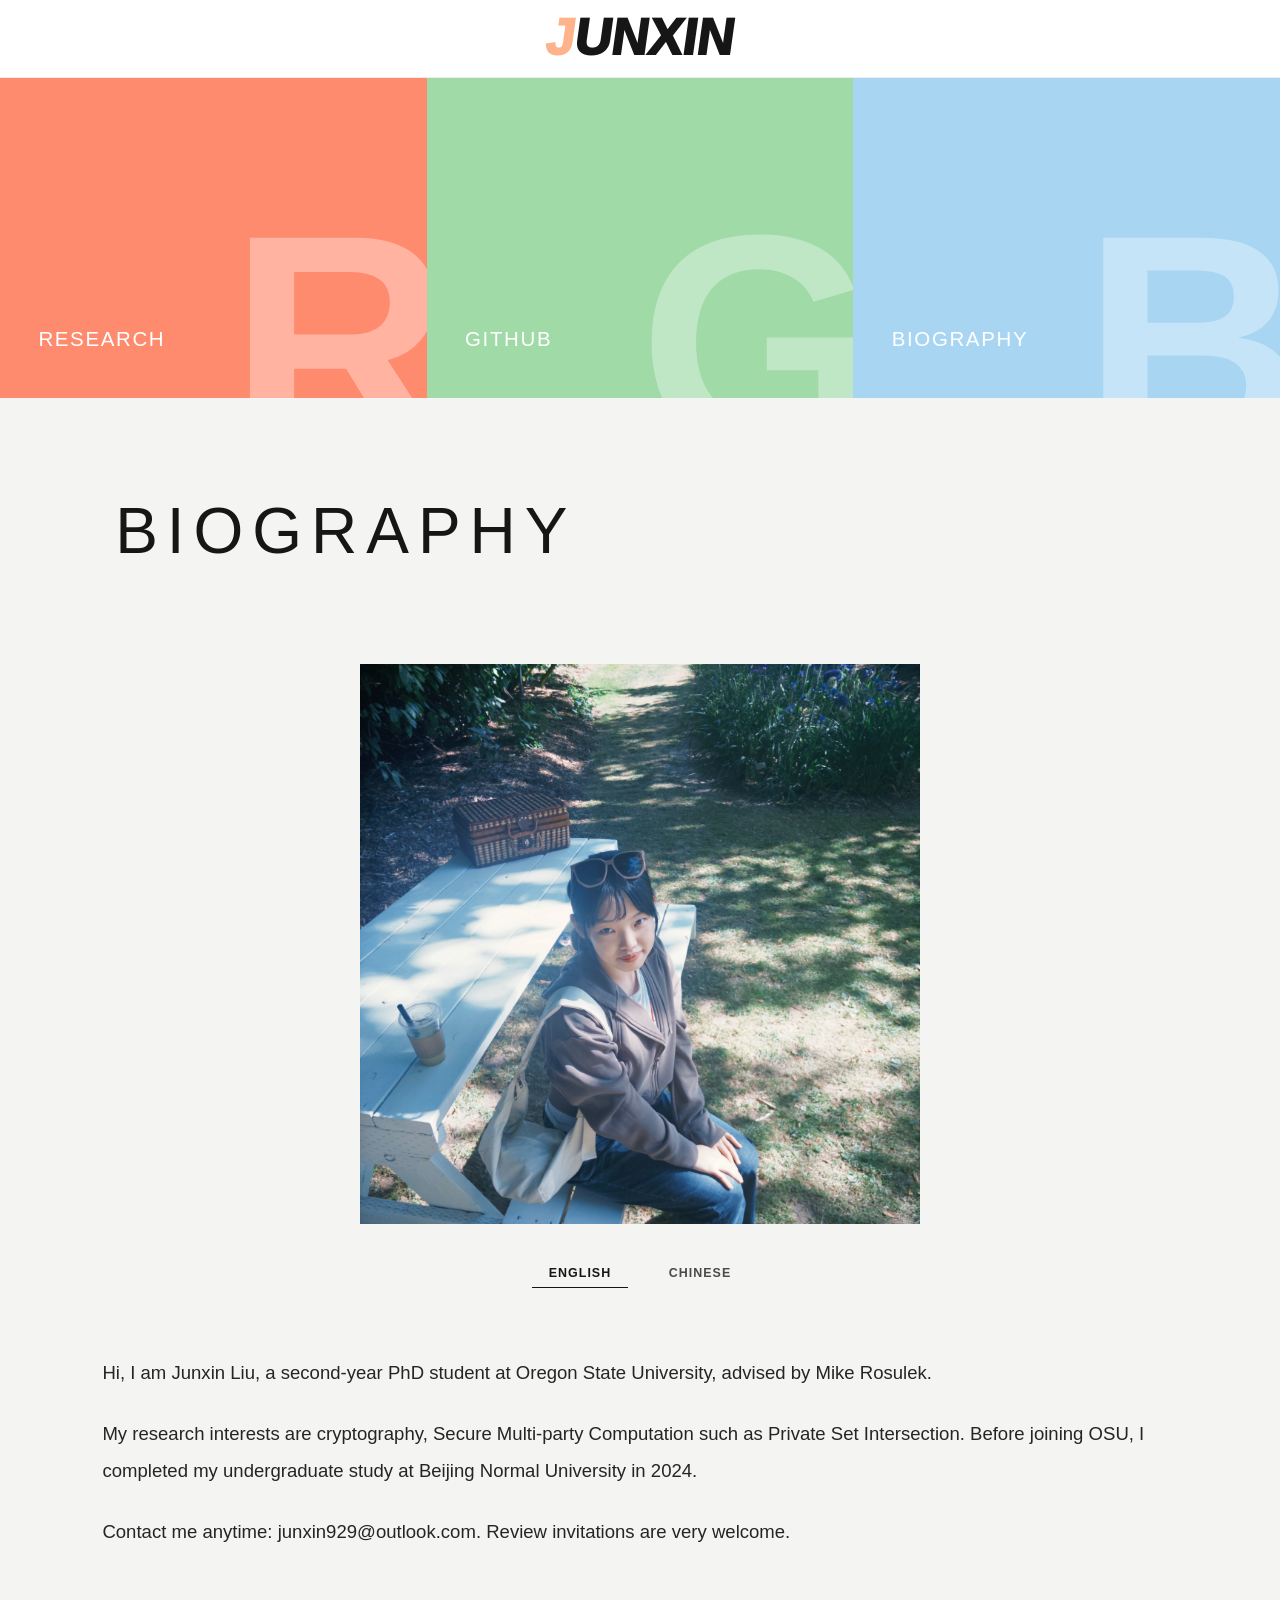
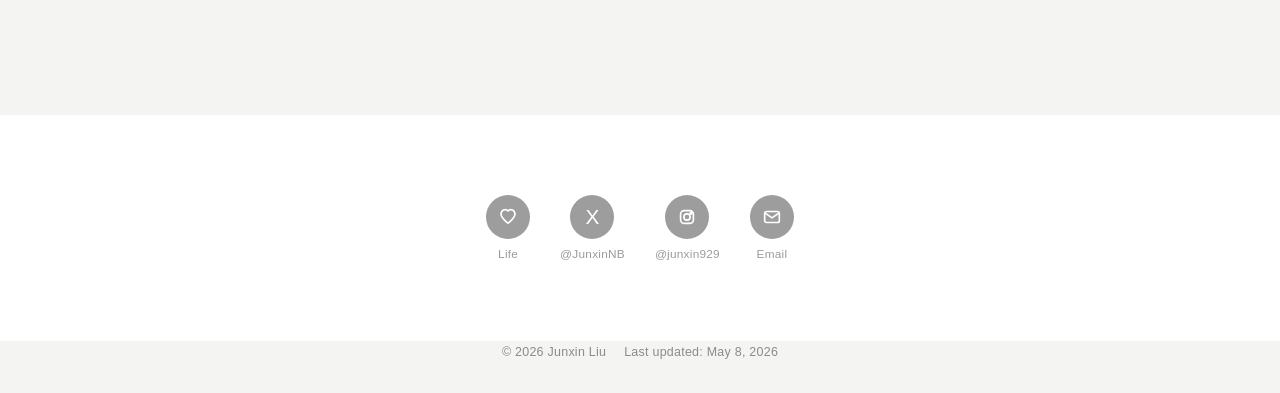
==== commit 6469cb6e: "Update homepage photo and publications" ====
--- a/index.html
+++ b/index.html
@@ -9,7 +9,7 @@
       content="Junxin Liu is a cryptography PhD student at Oregon State University, advised by Mike Rosulek."
     />
     <link rel="preload" href="assets/junxin-dog.JPG" as="image" />
-    <link rel="stylesheet" href="styles.css" />
+    <link rel="stylesheet" href="styles.css?v=20260508b" />
   </head>
   <body>
     <header class="topbar" aria-label="Primary navigation">
@@ -49,13 +49,13 @@
           <h2 id="bio-title">BIOGRAPHY</h2>
         </div>
 
-        <div class="bio-photo-wrap" id="bio-photo-wrap">
+        <div class="bio-photo-wrap is-me" id="bio-photo-wrap">
           <img
             id="bio-photo"
-            src="assets/junxin-dog.JPG"
-            alt="Junxin Liu smiling with a laptop in a cafe"
+            src="assets/me.jpg"
+            alt="Junxin Liu seated outdoors at a picnic table"
           />
-          <p class="photo-caption" id="photo-caption">Junxin, first on the right</p>
+          <p class="photo-caption" id="photo-caption"></p>
         </div>
 
         <div class="language-switcher" aria-label="Language choices">
@@ -179,16 +179,16 @@
       const fallbackPhoto = "assets/junxin-dog.JPG";
       const photoByLanguage = {
         en: {
+          src: "assets/me.jpg",
+          alt: "Junxin Liu seated outdoors at a picnic table",
+          className: "is-me",
+          caption: "",
+        },
+        zh: {
           src: fallbackPhoto,
           alt: "Junxin Liu smiling with a laptop in a cafe",
           className: "",
           caption: "Junxin, first on the right",
-        },
-        zh: {
-          src: "assets/chinese-forest.jpg",
-          alt: "刘君鑫在森林步道前",
-          className: "is-forest",
-          caption: "",
         },
       };
 
@@ -216,7 +216,7 @@
       });
 
       bioPhoto.addEventListener("error", () => {
-        if (bioPhoto.src.endsWith("/chinese-forest.jpg")) {
+        if (bioPhoto.src.endsWith("/me.jpg")) {
           bioPhoto.src = fallbackPhoto;
         }
       });
--- a/styles.css
+++ b/styles.css
@@ -174,10 +174,12 @@
   inset: 0;
   z-index: 1;
   opacity: 0;
+  visibility: hidden;
   clip-path: circle(0 at var(--mx) var(--my));
   transition:
     clip-path 520ms cubic-bezier(0.19, 1, 0.22, 1),
-    opacity 180ms ease;
+    opacity 180ms ease,
+    visibility 0ms linear 220ms;
   pointer-events: none;
 }
 
@@ -191,7 +193,12 @@
 
 .entry-tile:hover .entry-reveal {
   opacity: 0.72;
+  visibility: visible;
   clip-path: circle(34% at var(--mx) var(--my));
+  transition:
+    clip-path 520ms cubic-bezier(0.19, 1, 0.22, 1),
+    opacity 180ms ease,
+    visibility 0ms linear 0ms;
 }
 
 .entry-research .entry-reveal img {
@@ -271,6 +278,10 @@
   width: min(42vw, 500px);
 }
 
+.bio-photo-wrap.is-me {
+  width: min(44vw, 560px);
+}
+
 .bio-photo-wrap.is-forest {
   width: min(38vw, 440px);
 }
@@ -286,6 +297,17 @@
 .bio-photo-wrap.is-heart img {
   aspect-ratio: 4 / 5;
   object-position: 50% 38%;
+}
+
+.bio-photo-wrap.is-me img {
+  aspect-ratio: 1 / 1;
+  object-position: 50% 34%;
+}
+
+.publications-list {
+  display: flex;
+  flex-direction: column;
+  gap: 24px;
 }
 
 .bio-photo-wrap.is-forest img {
@@ -1091,6 +1113,10 @@
     width: min(70vw, 440px);
   }
 
+  .bio-photo-wrap.is-me {
+    width: min(68vw, 440px);
+  }
+
   .bio-photo-wrap.is-forest {
     width: min(68vw, 400px);
   }
